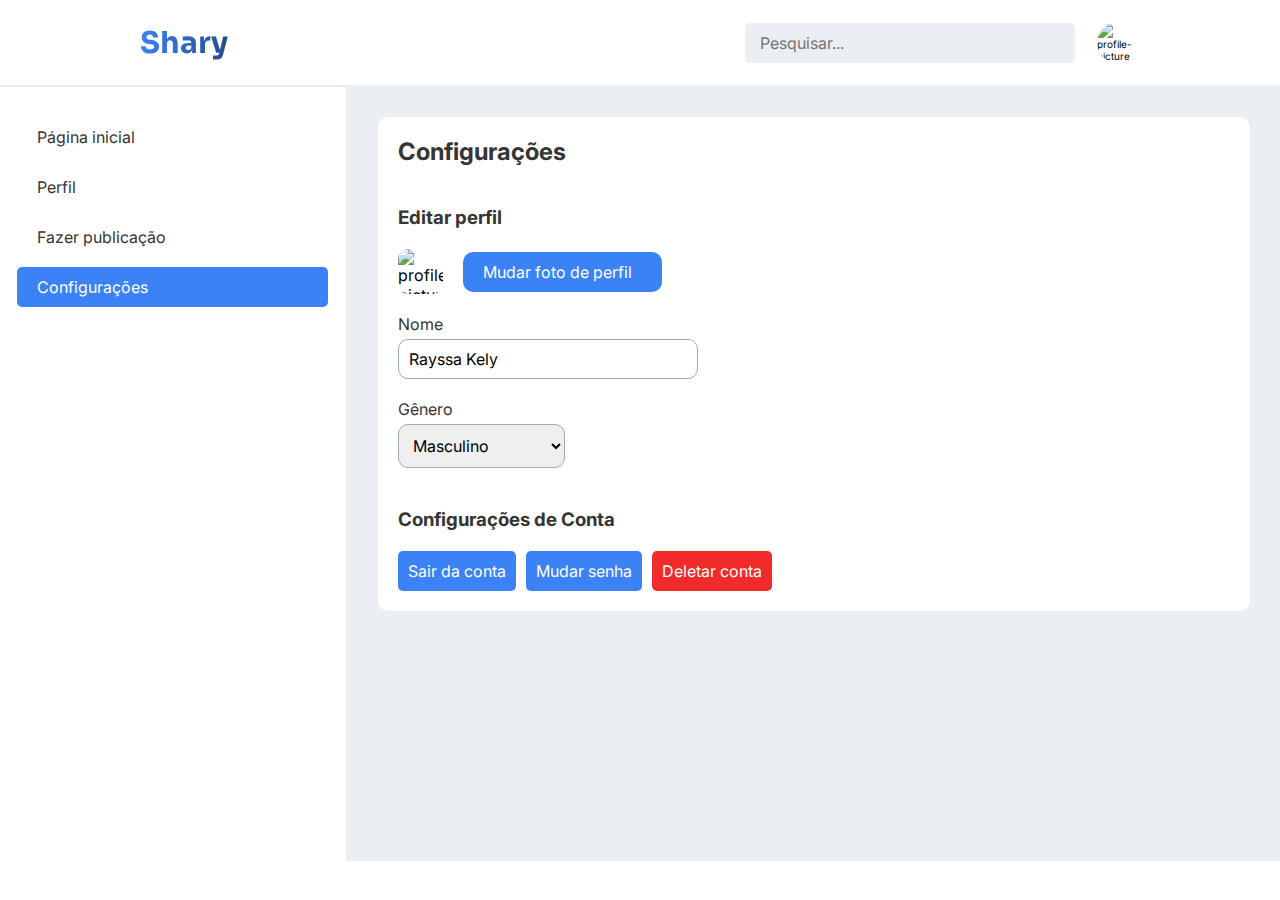
==== settings/index.html @ ffdf514f ":sparkles: settings page completed" ====
<!DOCTYPE html>
<html lang="pt-br">
  <head>
    <link rel="preconnect" href="https://fonts.googleapis.com" />
    <link rel="preconnect" href="https://fonts.gstatic.com" crossorigin />
    <link
      href="https://fonts.googleapis.com/css2?family=Inter:wght@100..900&family=Sora:wght@100..800&display=swap"
      rel="stylesheet"
    />

    <meta charset="UTF-8" />
    <meta name="viewport" content="width=device-width, initial-scale=1.0" />

    <link rel="stylesheet" href="style.css" />
    <link rel="shortcut icon" href="../assets/logo.svg" type="image/x-icon" />

    <script
      type="module"
      src="https://unpkg.com/ionicons@7.1.0/dist/ionicons/ionicons.esm.js"
    ></script>
    <script
      nomodule
      src="https://unpkg.com/ionicons@7.1.0/dist/ionicons/ionicons.js"
    ></script>
    <script src="script.js" defer></script>
    <title>Shary - Configurações</title>
  </head>
  <body>
    <header>
      <div class="container">
        <h1>Shary</h1>

        <div>
          <div id="search">
            <input
              type="text"
              name="search"
              id="search-input"
              placeholder="Pesquisar..."
            />
            <ion-icon name="search-outline"></ion-icon>
          </div>

          <img
            src="https://images.unsplash.com/photo-1534528741775-53994a69daeb?q=80&w=1528&auto=format&fit=crop&ixlib=rb-4.0.3&ixid=M3wxMjA3fDB8MHxwaG90by1wYWdlfHx8fGVufDB8fHx8fA%3D%3D"
            alt="profile-picture"
            title="Rayssa Kely"
          />
        </div>
      </div>
      <div id="search-mobile">
        <input
          type="text"
          name="search"
          id="search-input-mobile"
          placeholder="Pesquisar..."
        />
        <ion-icon name="search-outline" id="mobile-search-icon"></ion-icon>
      </div>
    </header>

    <div id="main-content">
      <aside class="aside">
        <button><ion-icon name="chevron-forward-outline"></ion-icon></button>

        <ul>
          <li>
            <a href="../homepage/index.html">
              <ion-icon name="home-outline"></ion-icon>
              Página inicial
            </a>
          </li>

          <li>
            <a href="../user-profile/index.html ">
              <ion-icon name="people-outline"></ion-icon>
              Perfil
            </a>
          </li>

          <li>
            <a href="../create-post/index.html">
              <ion-icon name="add-circle-outline"></ion-icon>
              Fazer publicação
            </a>
          </li>

          <li>
            <a href="../settings/index.html">
              <ion-icon name="settings-outline"></ion-icon>
              Configurações
            </a>
          </li>

          <li id="close-bar">
            <a>
              <ion-icon name="exit-outline"></ion-icon>
              Fechar barra lateral
            </a>
          </li>
        </ul>
      </aside>

      <main>
        <div id="container">
          <h2>Configurações</h2>

          <div id="edit-account">
            <h3>Editar perfil</h3>

            <label for="profile-picture-input">
              <img
                src="https://images.unsplash.com/photo-1534528741775-53994a69daeb?q=80&w=1528&auto=format&fit=crop&ixlib=rb-4.0.3&ixid=M3wxMjA3fDB8MHxwaG90by1wYWdlfHx8fGVufDB8fHx8fA%3D%3D"
                alt="profile-picture"
                title="Rayssa Kely"
              />

              <div>
                <p>Mudar foto de perfil</p>
                <ion-icon name="cloud-upload-outline"></ion-icon>
              </div>

              <input
                type="file"
                id="profile-picture-input"
                name="profile-picture"
                hidden
              />
            </label>

            <label for="name">
              <p>Nome</p>
              <input type="text" value="Rayssa Kely" readonly />
            </label>

            <label for="gender-input">
              <p>Gênero</p>
              <select name="gender" id="gender-input">
                <option>Masculino</option>
                <option>Feminino</option>
                <option>Prefiro não dizer</option>
              </select>
            </label>
          </div>

          <div id="account-settings">
            <h3>Configurações de Conta</h3>
            <div id="buttons">
              <button>Sair da conta</button>
              <button>Mudar senha</button>
              <button>Deletar conta</button>
            </div>
          </div>
        </div>
      </main>
    </div>
  </body>
  <!-- 
      ╱|、
    (˚ˎ 。7  
    |、˜〵          
    じしˍ,)ノ
  -->
</html>
---- settings/style.css ----
* {
  box-sizing: border-box;
  margin: 0;
  padding: 0;
  outline: 0;
  scroll-behavior: smooth;
}

:root {
  --Light-Blue: #3b82f6;
  --Dark-Blue: #234c90;
  --Dark: #353535;
  --White: #ffffff;
  --Gray: #ebeef3;
  --Grayish-Blue: #9fabb2;
  --Sora: "Sora", serif;
  --Inter: "Inter", sans-serif;
}

html {
  font-size: 62.5%;
}

html,
body {
  height: 100vh;
  font-family: var(--Inter);
  text-rendering: optimizelegibility;
  -webkit-font-smoothing: antialiased;
  overflow: hidden;
}

/* Default Settings */
.container {
  width: 90%;
  max-width: 100rem;
  margin: auto;
}

/* Header */
header {
  width: 100%;
  border-bottom: 0.2rem solid var(--Gray);
}

header > .container {
  padding: 2rem 0;
  display: flex;
  align-items: center;
  justify-content: space-between;
}

header > .container > h1 {
  font-family: var(--Sora);
  font-size: 3rem;
  background-image: linear-gradient(
    to left,
    var(--Dark-Blue),
    var(--Light-Blue)
  );
  background-clip: text;
  -webkit-background-clip: text;
  -webkit-text-fill-color: transparent;
}

header > .container > div {
  display: flex;
  align-items: center;
  gap: 2rem;
}

#search {
  display: flex;
  align-items: center;
  border-radius: 0.5rem;
  border: none;
  background-color: var(--Gray);
  padding: 0.5rem;
}

#search-input {
  font-family: var(--Inter);
  font-size: 1.6rem;
  min-width: 30rem;
  height: 3rem;
  padding-left: 1rem;
  border: none;
  background-color: var(--Gray);
}

#search-input::selection {
  background-color: #93baf880;
}

#search ion-icon {
  font-weight: 900;
  font-size: 2.5rem;
  padding: 0rem 1rem;
  cursor: pointer;
  color: #234c90;
}

#search-mobile {
  display: none;
}

header > .container > div > img {
  width: 4.5rem;
  height: 4.5rem;
  border-radius: 100%;
  object-fit: cover;
  cursor: pointer;
  border: 0.2rem solid transparent;
  transition: border 200ms ease;
}

header > .container > div > img:hover {
  border: 0.2rem solid var(--Light-Blue);
}

/* Lateral bar */
#main-content {
  width: 100%;
  height: 86%;
  display: flex;
}

aside {
  width: 30%;
  min-width: 23.6rem;
  border-right: 0.2rem solid var(--Gray);
}

aside > ul {
  margin: 3rem auto;
  width: 90%;
  display: flex;
  flex-direction: column;
  gap: 1rem;
  list-style: none;
}

aside > button {
  display: none;
}

aside > ul > li > a {
  display: flex;
  align-items: center;
  gap: 1rem;
  padding: 1rem;
  text-decoration: none;
  border-radius: 0.5rem;
  font-size: 1.6rem;
  color: var(--Dark);
  transition: background-color 300ms ease;
}

aside > ul > li > a:hover {
  background-color: var(--Gray);
}

aside > ul > li > a > ion-icon {
  color: var(--Dark);
}

#main-content > aside > ul > li:nth-child(4) > a {
  background-color: var(--Light-Blue);
  color: #fff;
}

#main-content > aside > ul > li:nth-child(4) > a > ion-icon {
  color: var(--White);
}

/* Main content */
main {
  width: 80%;
  padding: 3rem;
  overflow-y: scroll;
  overflow-x: hidden;
  background-color: var(--Gray);
}

main::-webkit-scrollbar {
  width: 1rem;
  background-color: var(--White);
}

main::-webkit-scrollbar-thumb {
  background-color: var(--Grayish-Blue);
  border: 0.2rem solid var(--White);
  border-radius: 1rem;
}
main #container h2 {
  color: var(--Dark);
}

main #container {
  background-color: var(--White);
  width: 100%;
  height: fit-content;
  padding: 2rem;
  border-radius: 1rem;
  font-size: 1.6rem;
  display: flex;
  flex-direction: column;
  gap: 4rem;
}

#edit-account {
  display: flex;
  flex-direction: column;
  gap: 2rem;
}

#edit-account h3 {
  color: var(--Dark);
}

label > p {
  margin-bottom: 0.5rem;
  color: var(--Dark);
}

label > input {
  height: 4rem;
  padding-left: 1rem;
  font-family: var(--Inter);
  font-size: 1.6rem;
  width: 30rem;
  border-radius: 1rem;
  border: 1px solid var(--Grayish-Blue);
}

label > select {
  height: 4.4rem;
  padding: 1rem;
  font-family: var(--Inter);
  font-size: 1.6rem;
  width: fit-content;
  border-radius: 1rem;
  border: 1px solid var(--Grayish-Blue);
  cursor: pointer;
}

label[for="profile-picture-input"],
label[for="background-input"] {
  display: flex;
  align-items: center;
  gap: 2rem;
}

label[for="profile-picture-input"] > img {
  width: 4.5rem;
  height: 4.5rem;
  border-radius: 1rem;
  object-fit: cover;
  pointer-events: none;
}

label[for="profile-picture-input"] > div {
  display: flex;
  align-items: center;
  gap: 1rem;
  background: var(--Light-Blue);
  color: var(--White);
  padding: 1rem 2rem;
  border-radius: 1rem;
  cursor: pointer;
}

label[for="profile-picture-input"] > div:hover {
  background-color: var(--Dark-Blue);
}

label[for="profile-picture-input"] > div > ion-icon {
  color: var(--White);
}

label[for="background-input"] {
  display: flex;
  align-items: center;
  gap: 0;
  background: var(--Light-Blue);
  color: var(--White);
  padding: 1rem 2rem;
  border-radius: 1rem;
  cursor: pointer;
  width: fit-content;
}

label[for="background-input"]:hover {
  background-color: var(--Dark-Blue);
}

label[for="background-input"] > p {
  margin: 0;
  color: var(--White);
}

label[for="background-input"] > ion-icon {
  color: var(--White);
}

/* Account settings */
#account-settings h3 {
  margin-bottom: 2rem;
  color: var(--Dark);
}

#buttons {
  display: flex;
  gap: 1rem;
}

#buttons button {
  font-family: var(--Inter);
  font-size: 1.6rem;
  padding: 1rem;
  border: none;
  color: var(--White);
  background-color: var(--Light-Blue);
  border-radius: 0.5rem;
  cursor: pointer;
  transition: filter 200ms ease;
}

#buttons button:last-child {
  background-color: #f12a2a;
}

#buttons button:last-child:hover {
  filter: drop-shadow(0px 0px 4px #f12a2a);
}

#buttons button:hover {
  filter: drop-shadow(0px 0px 4px var(--Light-Blue));
}

@media (max-width: 830px) {
  main {
    padding: 1rem;
  }
}

@media (max-width: 720px) {
  #search-mobile {
    display: block;
  }

  #search-mobile {
    display: flex;
    align-items: center;
    border-radius: 0.5rem;
    border: none;
    background-color: var(--Gray);
    padding: 0.5rem;
    width: 90%;
    margin: auto;
    margin-bottom: 2rem;
  }

  #search-input-mobile {
    min-width: 0;
    max-width: 100%;
    font-family: var(--Inter);
    font-size: 1.6rem;
    width: 100%;
    height: 3rem;
    padding-left: 1rem;
    border: none;
    background-color: var(--Gray);
  }

  #search-input-mobile::selection {
    background-color: #93baf880;
  }

  #mobile-search-icon {
    font-weight: 900;
    font-size: 2.5rem;
    padding: 0rem 1rem;
    cursor: pointer;
    color: #234c90;
    width: 2.4rem;
  }

  #search {
    display: none;
  }

  main {
    width: 95%;
  }

  .post > #post-header > img {
    width: 3.5rem;
    height: 3.5rem;
  }

  .post > img {
    height: 25rem;
  }

  aside {
    width: 5rem;
    min-width: 5rem;
    display: flex;
    align-items: flex-start;
    justify-content: center;
    transition: width 500ms ease;
  }

  aside > ul {
    display: none;
  }

  aside > button {
    font-size: 2rem;
    display: flex;
    align-items: center;
    background-color: transparent;
    border: none;
    padding-top: 1rem;
    cursor: pointer;
  }

  aside > button:hover {
    filter: drop-shadow(0 0 0.5rem var(--Light-Blue));
  }

  .aside.active {
    z-index: 2;
    width: 100%;
  }

  .aside.active > ul {
    display: block;
  }

  .aside.active > button {
    display: none;
  }

  .aside.active ~ main {
    display: none;
  }

  /* Modal comments */
  .modal-comments.active {
    display: block;
    position: absolute;
    top: 0;
    left: 0;
    width: 100%;
    height: 100%;
    background-color: var(--White);
    overflow-y: scroll;
  }

  .modal-comments.active::-webkit-scrollbar {
    width: 1rem;
    background-color: var(--White);
  }

  .modal-comments.active::-webkit-scrollbar-thumb {
    background-color: var(--Grayish-Blue);
    border: 0.2rem solid var(--White);
    border-radius: 1rem;
  }

  #close {
    width: 95%;
    padding: 2rem;
    display: flex;
    justify-content: flex-end;
  }

  #close > ion-icon {
    font-size: 3.5rem;
    cursor: pointer;
  }

  #comments-container {
    display: flex;
    flex-direction: column;
    gap: 2rem;
  }

  .comment {
    display: flex;
    align-items: center;
    justify-content: center;
    gap: 1rem;
    font-size: 1.8rem;
    padding: 0.5rem 0;
  }

  .comment > img {
    width: 4.5rem;
    height: 4.5rem;
    border-radius: 100%;
    object-fit: cover;
    cursor: pointer;
  }

  #username {
    color: var(--Dark);
    font-weight: bold;
  }

  .comment p {
    font-size: 1.6rem;
    padding-left: 1rem;
    width: 70%;
  }

  #close-bar {
    display: block;
    cursor: pointer;
  }
}

@media (max-width: 480px) {

  main {
    padding: 0;
  }

  main #container {
    border-radius: 0;
  }

  #edit-account > label:nth-child(2) {
    display: block;
  }

  #edit-account > label:nth-child(2) > div {
    width: fit-content;
    margin-top: 1rem;
    font-size: 1.4rem;
  }

  #edit-account > label:nth-child(2) > div > ion-icon {
    display: none;
  }

  label[for="profile-picture-input"] > img {
    width: 9rem;
    height: 9rem;
  }

  #edit-account > label:nth-child(3) > input[type=text] {
    width: 17rem;
  }

  #buttons {
    flex-direction: column;
  }
}
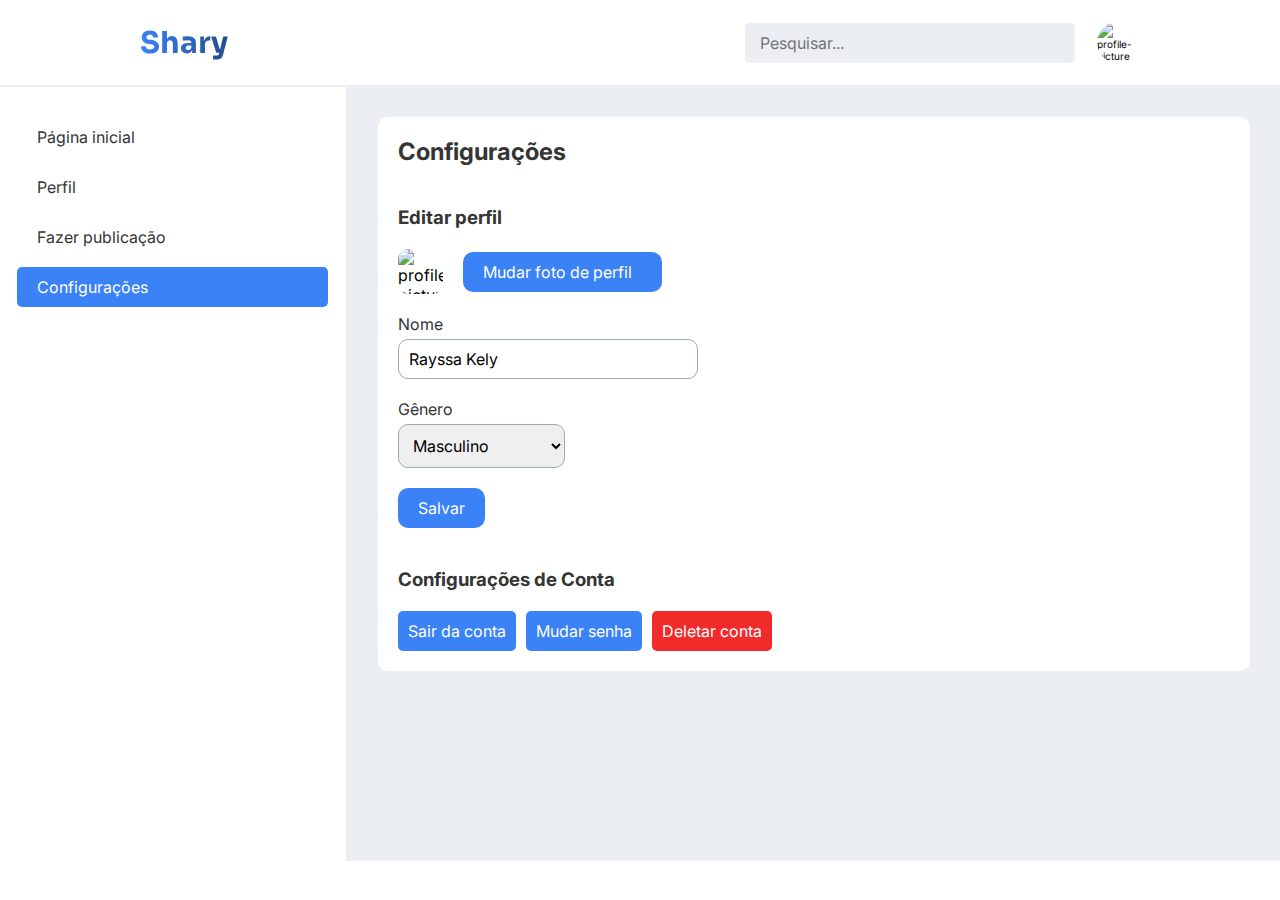
==== commit c6398176: ":recycle: some details" ====
--- a/settings/index.html
+++ b/settings/index.html
@@ -105,7 +105,7 @@
         <div id="container">
           <h2>Configurações</h2>
 
-          <div id="edit-account">
+          <form action="/edit" id="edit-account">
             <h3>Editar perfil</h3>
 
             <label for="profile-picture-input">
@@ -141,7 +141,9 @@
                 <option>Prefiro não dizer</option>
               </select>
             </label>
-          </div>
+
+            <button type="submit" id="save-user-info">Salvar</button>
+          </form>
 
           <div id="account-settings">
             <h3>Configurações de Conta</h3>
--- a/settings/style.css
+++ b/settings/style.css
@@ -177,8 +177,7 @@
 main {
   width: 80%;
   padding: 3rem;
-  overflow-y: scroll;
-  overflow-x: hidden;
+  overflow: hidden;
   background-color: var(--Gray);
 }
 
@@ -302,6 +301,23 @@
 label[for="background-input"] > ion-icon {
   color: var(--White);
 }
+
+#save-user-info {
+  width: fit-content;
+  padding: 1rem 2rem;
+  background-color: var(--Light-Blue);
+  color: var(--White);
+  border: none;
+  border-radius: 1rem;
+  font-family: var(--Inter);
+  font-size: 1.6rem;
+  cursor: pointer;
+}
+
+#save-user-info:hover {
+  background-color: var(--Dark-Blue);
+}
+
 
 /* Account settings */
 #account-settings h3 {
@@ -423,6 +439,7 @@
     background-color: transparent;
     border: none;
     padding-top: 1rem;
+    color: var(--Dark-Blue);
     cursor: pointer;
   }
 
@@ -523,13 +540,18 @@
 }
 
 @media (max-width: 480px) {
+  html {
+    font-size: 52%;
+  }
 
   main {
     padding: 0;
+    overflow-y: scroll;
   }
 
   main #container {
     border-radius: 0;
+    padding-bottom: 9rem;
   }
 
   #edit-account > label:nth-child(2) {
@@ -551,7 +573,7 @@
     height: 9rem;
   }
 
-  #edit-account > label:nth-child(3) > input[type=text] {
+  #edit-account > label:nth-child(3) > input[type="text"] {
     width: 17rem;
   }
 
